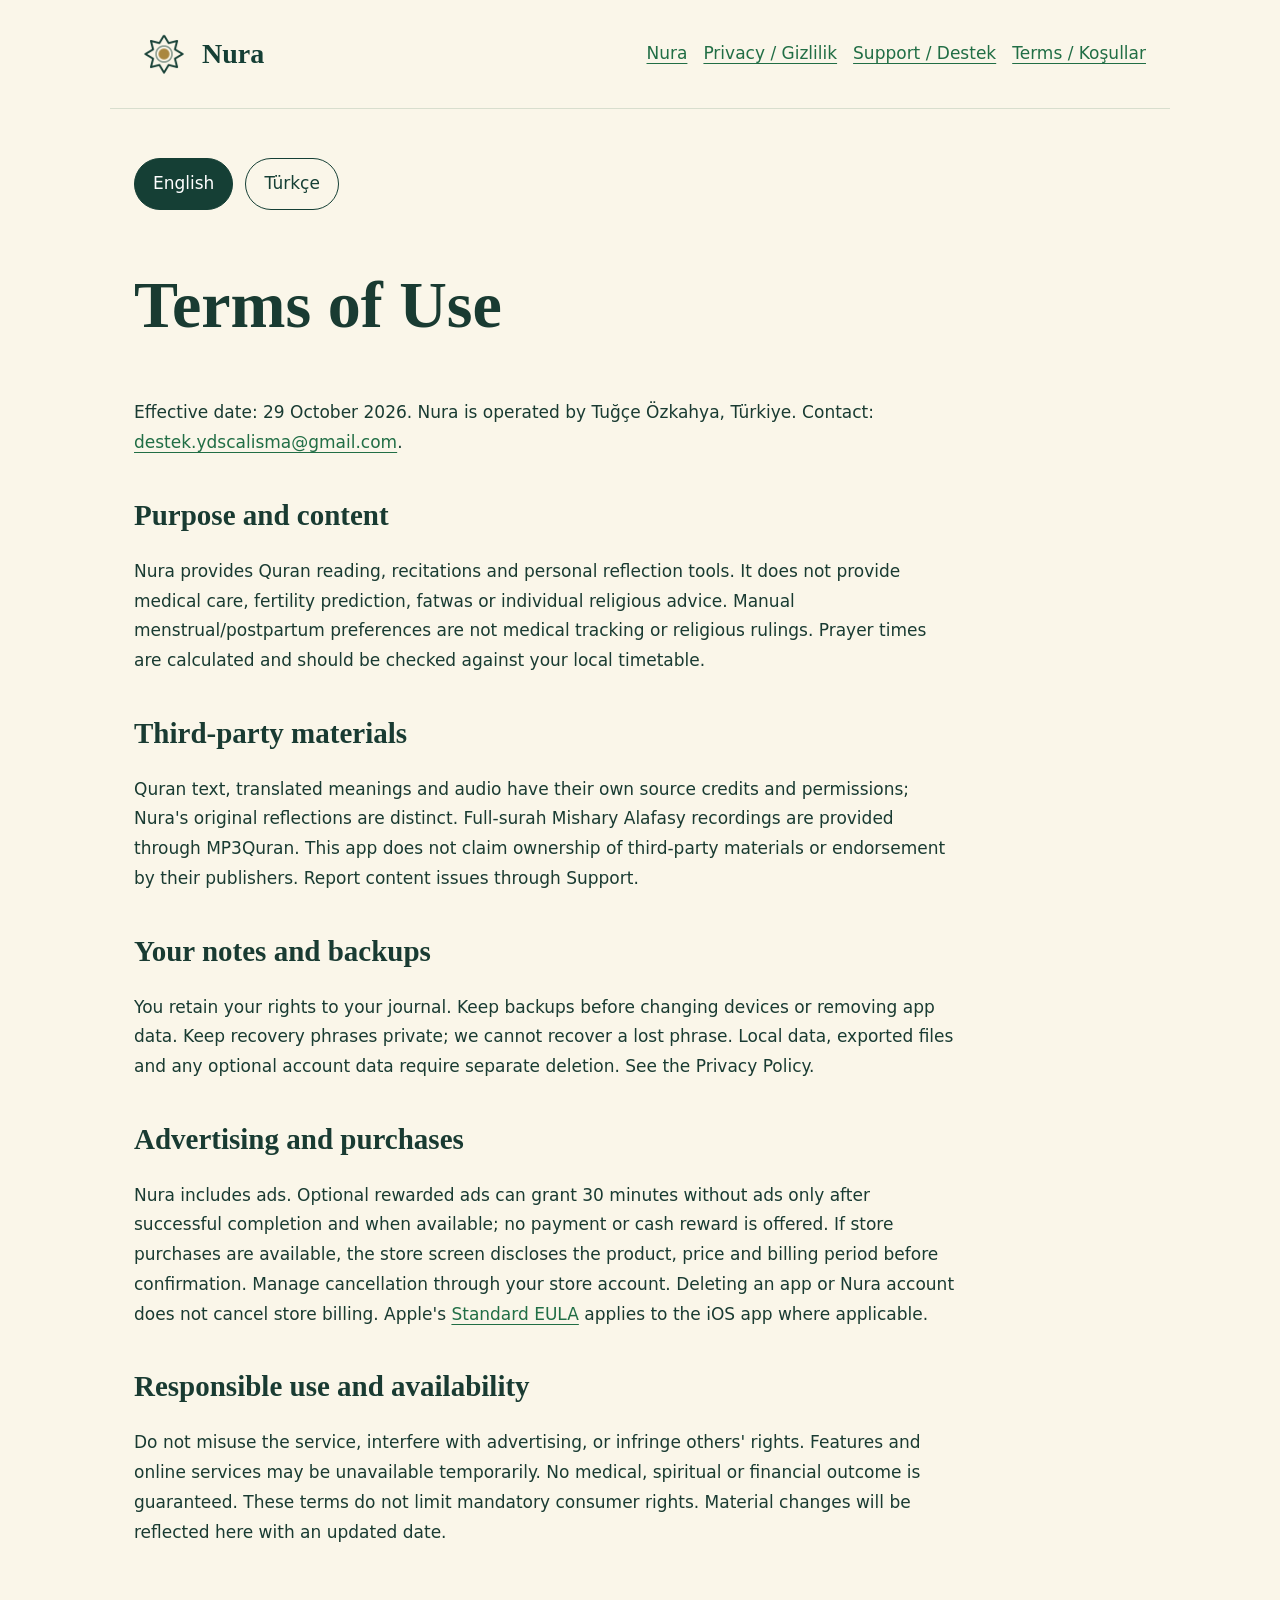
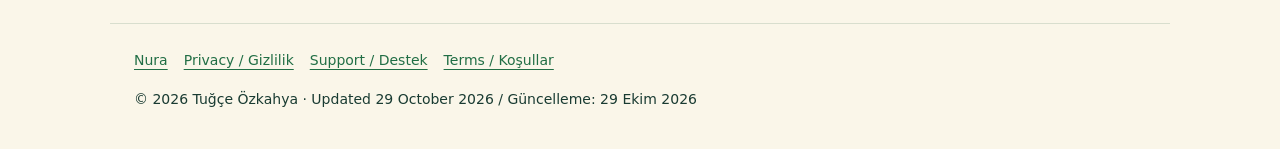
==== nura/terms/index.html @ ef44833e "Publish current Nura support privacy and information pages" ====
<!doctype html>
<html lang="en"><head><meta charset="utf-8"><meta name="viewport" content="width=device-width,initial-scale=1"><title>Terms of Use · Nura</title><meta name="description" content="Nura — Muslim women's wellbeing, Quran and reflection. Official support and information from Tuğçe Özkahya."><link rel="stylesheet" href="/nura/assets/style.css"><script src="/nura/assets/language.js" defer></script></head><body><header><a class="brand" href="/nura/"><img src="/nura/assets/logo.png" alt="Nura" width="60" height="60">Nura</a><nav aria-label="Main"><a href="/nura/">Nura</a><a href="/nura/privacy/">Privacy / Gizlilik</a><a href="/nura/support/">Support / Destek</a><a href="/nura/terms/">Terms / Koşullar</a></nav></header><main><div class="lang" aria-label="Language"><button data-language="en" aria-pressed="true">English</button><button data-language="tr" aria-pressed="false">Türkçe</button></div><section lang="en"><h1>Terms of Use</h1><p>Effective date: 29 October 2026. Nura is operated by Tuğçe Özkahya, Türkiye. Contact: <a href="mailto:destek.ydscalisma@gmail.com">destek.ydscalisma@gmail.com</a>.</p><h2>Purpose and content</h2><p>Nura provides Quran reading, recitations and personal reflection tools. It does not provide medical care, fertility prediction, fatwas or individual religious advice. Manual menstrual/postpartum preferences are not medical tracking or religious rulings. Prayer times are calculated and should be checked against your local timetable.</p><h2>Third-party materials</h2><p>Quran text, translated meanings and audio have their own source credits and permissions; Nura's original reflections are distinct. Full-surah Mishary Alafasy recordings are provided through MP3Quran. This app does not claim ownership of third-party materials or endorsement by their publishers. Report content issues through Support.</p><h2>Your notes and backups</h2><p>You retain your rights to your journal. Keep backups before changing devices or removing app data. Keep recovery phrases private; we cannot recover a lost phrase. Local data, exported files and any optional account data require separate deletion. See the Privacy Policy.</p><h2>Advertising and purchases</h2><p>Nura includes ads. Optional rewarded ads can grant 30 minutes without ads only after successful completion and when available; no payment or cash reward is offered. If store purchases are available, the store screen discloses the product, price and billing period before confirmation. Manage cancellation through your store account. Deleting an app or Nura account does not cancel store billing. Apple's <a href="https://www.apple.com/legal/internet-services/itunes/dev/stdeula/">Standard EULA</a> applies to the iOS app where applicable.</p><h2>Responsible use and availability</h2><p>Do not misuse the service, interfere with advertising, or infringe others' rights. Features and online services may be unavailable temporarily. No medical, spiritual or financial outcome is guaranteed. These terms do not limit mandatory consumer rights. Material changes will be reflected here with an updated date.</p></section><section lang="tr"><h1>Kullanım Koşulları</h1><p>Yürürlük tarihi: 29 Ekim 2026. Nura'nın işletmecisi Tuğçe Özkahya, Türkiye'dir. İletişim: <a href="mailto:destek.ydscalisma@gmail.com">destek.ydscalisma@gmail.com</a>.</p><h2>Amaç ve içerik</h2><p>Nura Kur’an okuma, tilavet ve kişisel tefekkür araçları sunar. Tıbbi hizmet, doğurganlık tahmini, fetva veya kişiye özel dinî danışmanlık sunmaz. Elle seçilen regl/lohusalık tercihleri tıbbi takip veya dinî hüküm değildir. Namaz vakitleri hesaplanır; yerel takviminizle kontrol edin.</p><h2>Üçüncü taraf içerikler</h2><p>Kur’an metni, mealler ve ses kayıtlarının kaynakları ve izinleri ayrıdır; Nura'nın özgün tefekkürleri ayrı sunulur. Mishary Alafasy sure kayıtları MP3Quran üzerinden sağlanır. Uygulama üçüncü taraf içeriklerin sahibi olduğunu veya sağlayıcıların resmî onayını iddia etmez. İçerik sorunlarını Destek üzerinden bildirin.</p><h2>Notlarınız ve yedekler</h2><p>Günlüğünüz üzerindeki haklarınız size aittir. Cihaz değiştirmeden veya verileri silmeden önce yedek alın. Kurtarma ifadenizi gizli tutun; kaybolan ifadeyi kurtaramayız. Yerel veriler, dışa aktarılan dosyalar ve isteğe bağlı hesap verileri ayrı silinmelidir. Gizlilik Politikasına bakın.</p><h2>Reklamlar ve satın alımlar</h2><p>Nura reklam içerir. İsteğe bağlı ödüllü reklam, mevcut olduğunda başarıyla tamamlanırsa 30 dakika reklamsız kullanım sağlayabilir; para veya nakit ödül sunulmaz. Mağaza satın alımları sunuluyorsa ürün, fiyat ve ödeme dönemi onaydan önce mağaza ekranında gösterilir. İptali mağaza hesabınızdan yönetin. Uygulamayı veya Nura hesabını silmek mağaza ödemesini iptal etmez. Uygulanabildiği ölçüde iOS uygulamasına Apple'ın <a href="https://www.apple.com/legal/internet-services/itunes/dev/stdeula/">Standart EULA</a> koşulları geçerlidir.</p><h2>Sorumlu kullanım ve erişim</h2><p>Hizmeti kötüye kullanmayın, reklamlara müdahale etmeyin veya başkalarının haklarını ihlal etmeyin. Özellikler ve çevrimiçi hizmetler geçici olarak kullanılamayabilir. Tıbbi, manevi veya maddi sonuç garantisi verilmez. Zorunlu tüketici haklarınız saklıdır. Önemli değişiklikler yeni tarihle burada yayımlanır.</p></section></main><footer><nav aria-label="Main"><a href="/nura/">Nura</a><a href="/nura/privacy/">Privacy / Gizlilik</a><a href="/nura/support/">Support / Destek</a><a href="/nura/terms/">Terms / Koşullar</a></nav><p>© 2026 Tuğçe Özkahya · Updated 29 October 2026 / Güncelleme: 29 Ekim 2026</p></footer></body></html>
---- nura/assets/style.css ----
*{box-sizing:border-box}html{scroll-behavior:smooth}body{margin:0;background:#faf6e9;color:#193b32;font:17px/1.75 system-ui,sans-serif}a{color:#216e45;text-underline-offset:4px}header,main,footer{max-width:1060px;margin:auto;padding:24px}header{display:flex;justify-content:space-between;align-items:center;gap:20px;flex-wrap:wrap;border-bottom:1px solid #d8dece}.brand{display:flex;align-items:center;text-decoration:none;font:700 28px Georgia,serif;color:#153f35}.brand img{width:60px;height:60px;margin-right:8px}nav{display:flex;gap:16px;flex-wrap:wrap}h1,h2,h3{font-family:Georgia,serif;line-height:1.2}h1{font-size:clamp(36px,6vw,66px);max-width:800px}h2{font-size:29px;margin-top:40px}p,li{max-width:76ch}.eyebrow{letter-spacing:.12em;text-transform:uppercase;font-size:12px}.notice{padding:16px 20px;background:#fff1d1;border-left:4px solid #aa873f;border-radius:6px}.hero{display:grid;grid-template-columns:1fr 220px;align-items:center;gap:30px;padding:25px 0}.hero img{width:100%;border-radius:28%}.grid{display:grid;grid-template-columns:repeat(2,1fr);gap:18px}.card{padding:24px;background:#fffdf8;border:1px solid #dce2d7;border-radius:20px}.card h3{margin-top:0}footer{border-top:1px solid #d8dece;font-size:14px}.lang{display:flex;gap:12px;margin:25px 0}button,.button{border:1px solid #153f35;background:#153f35;color:white;padding:10px 18px;border-radius:30px;font:inherit;cursor:pointer;text-decoration:none}button[aria-pressed=false]{background:transparent;color:#153f35}:focus-visible{outline:3px solid #aa873f;outline-offset:4px}[hidden]{display:none!important}details{border-bottom:1px solid #d8dece;padding:16px 0}summary{cursor:pointer;font-weight:600}section[lang]{padding-bottom:35px}@media(max-width:620px){header,main,footer{padding:20px}.hero{grid-template-columns:1fr}.hero img{width:130px;grid-row:1}.grid{grid-template-columns:1fr}nav{gap:12px;font-size:14px}}
p,li,a{overflow-wrap:anywhere}
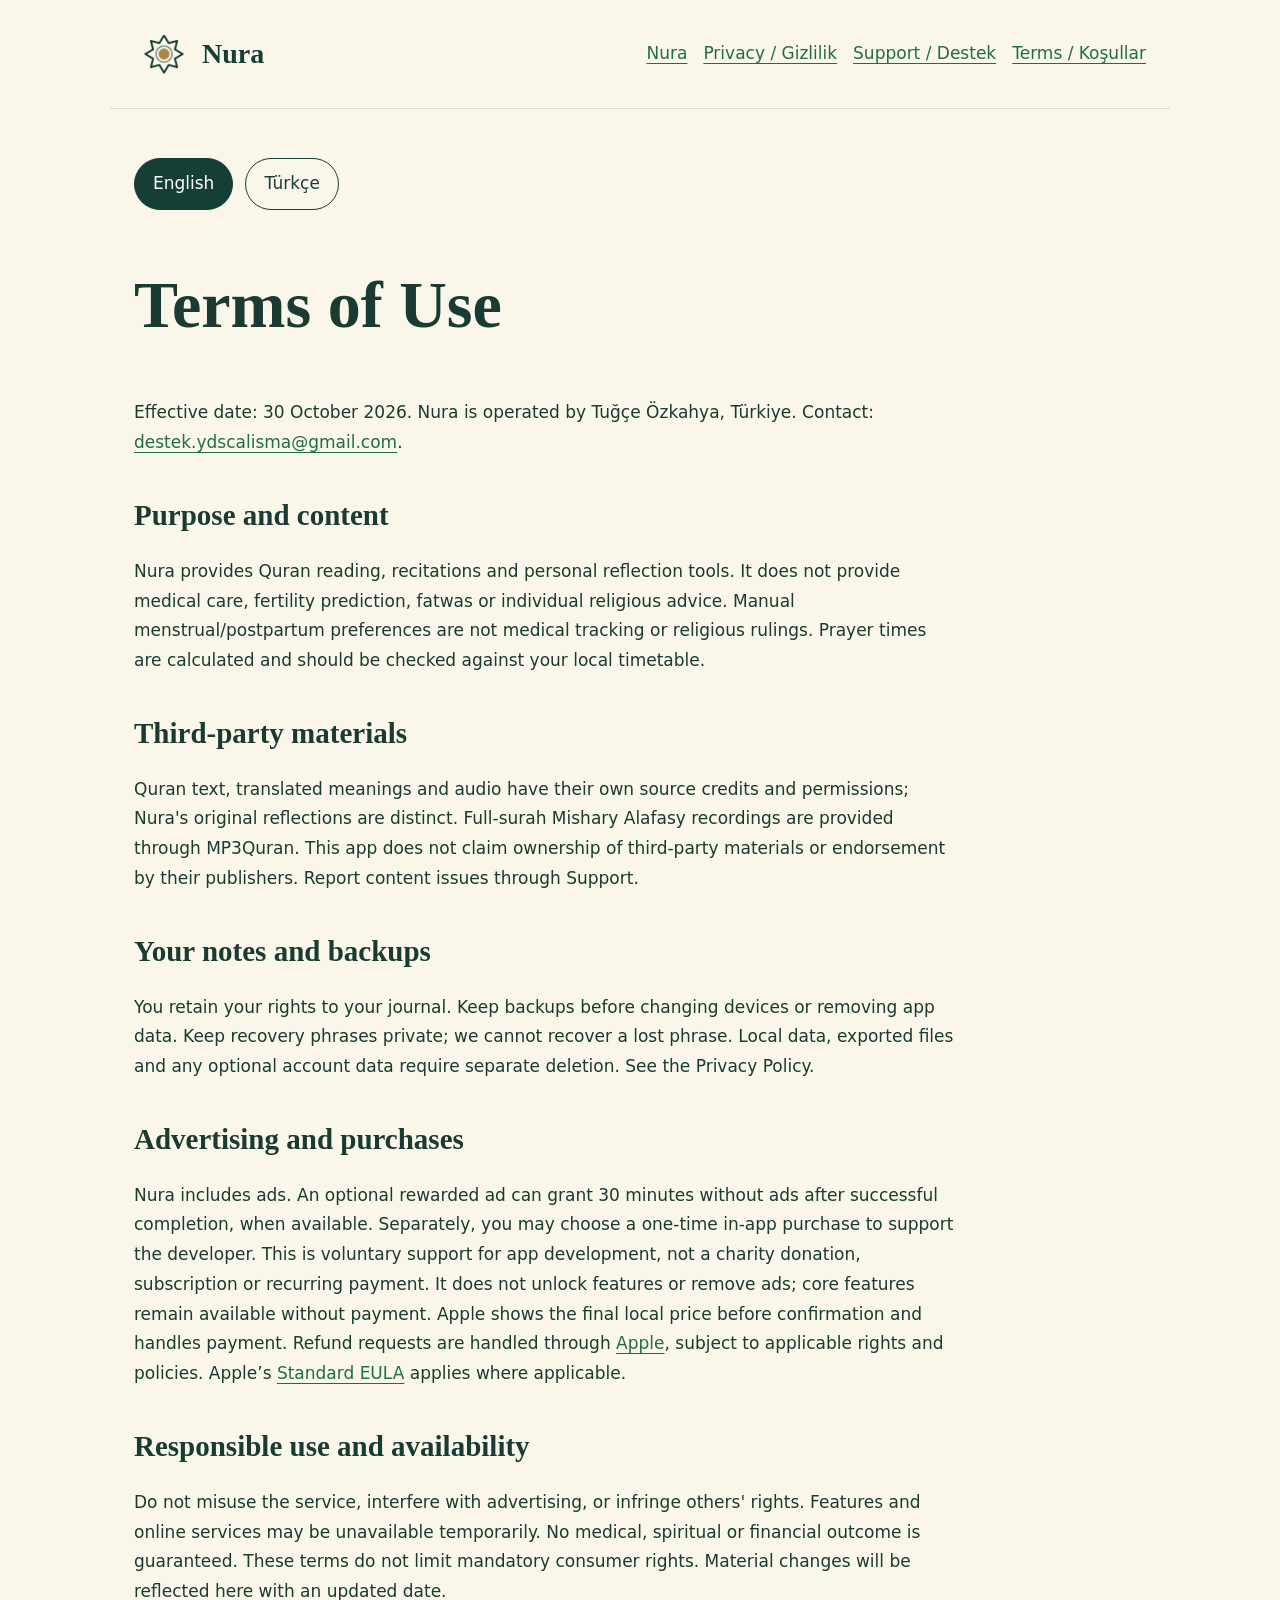
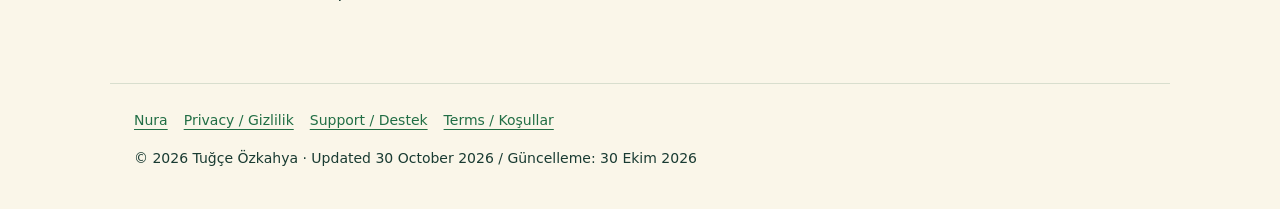
==== commit 9f841453: "Clarify optional one-time Nura support payments" ====
--- a/nura/terms/index.html
+++ b/nura/terms/index.html
@@ -1,2 +1,2 @@
 <!doctype html>
-<html lang="en"><head><meta charset="utf-8"><meta name="viewport" content="width=device-width,initial-scale=1"><title>Terms of Use · Nura</title><meta name="description" content="Nura — Muslim women's wellbeing, Quran and reflection. Official support and information from Tuğçe Özkahya."><link rel="stylesheet" href="/nura/assets/style.css"><script src="/nura/assets/language.js" defer></script></head><body><header><a class="brand" href="/nura/"><img src="/nura/assets/logo.png" alt="Nura" width="60" height="60">Nura</a><nav aria-label="Main"><a href="/nura/">Nura</a><a href="/nura/privacy/">Privacy / Gizlilik</a><a href="/nura/support/">Support / Destek</a><a href="/nura/terms/">Terms / Koşullar</a></nav></header><main><div class="lang" aria-label="Language"><button data-language="en" aria-pressed="true">English</button><button data-language="tr" aria-pressed="false">Türkçe</button></div><section lang="en"><h1>Terms of Use</h1><p>Effective date: 29 October 2026. Nura is operated by Tuğçe Özkahya, Türkiye. Contact: <a href="mailto:destek.ydscalisma@gmail.com">destek.ydscalisma@gmail.com</a>.</p><h2>Purpose and content</h2><p>Nura provides Quran reading, recitations and personal reflection tools. It does not provide medical care, fertility prediction, fatwas or individual religious advice. Manual menstrual/postpartum preferences are not medical tracking or religious rulings. Prayer times are calculated and should be checked against your local timetable.</p><h2>Third-party materials</h2><p>Quran text, translated meanings and audio have their own source credits and permissions; Nura's original reflections are distinct. Full-surah Mishary Alafasy recordings are provided through MP3Quran. This app does not claim ownership of third-party materials or endorsement by their publishers. Report content issues through Support.</p><h2>Your notes and backups</h2><p>You retain your rights to your journal. Keep backups before changing devices or removing app data. Keep recovery phrases private; we cannot recover a lost phrase. Local data, exported files and any optional account data require separate deletion. See the Privacy Policy.</p><h2>Advertising and purchases</h2><p>Nura includes ads. Optional rewarded ads can grant 30 minutes without ads only after successful completion and when available; no payment or cash reward is offered. If store purchases are available, the store screen discloses the product, price and billing period before confirmation. Manage cancellation through your store account. Deleting an app or Nura account does not cancel store billing. Apple's <a href="https://www.apple.com/legal/internet-services/itunes/dev/stdeula/">Standard EULA</a> applies to the iOS app where applicable.</p><h2>Responsible use and availability</h2><p>Do not misuse the service, interfere with advertising, or infringe others' rights. Features and online services may be unavailable temporarily. No medical, spiritual or financial outcome is guaranteed. These terms do not limit mandatory consumer rights. Material changes will be reflected here with an updated date.</p></section><section lang="tr"><h1>Kullanım Koşulları</h1><p>Yürürlük tarihi: 29 Ekim 2026. Nura'nın işletmecisi Tuğçe Özkahya, Türkiye'dir. İletişim: <a href="mailto:destek.ydscalisma@gmail.com">destek.ydscalisma@gmail.com</a>.</p><h2>Amaç ve içerik</h2><p>Nura Kur’an okuma, tilavet ve kişisel tefekkür araçları sunar. Tıbbi hizmet, doğurganlık tahmini, fetva veya kişiye özel dinî danışmanlık sunmaz. Elle seçilen regl/lohusalık tercihleri tıbbi takip veya dinî hüküm değildir. Namaz vakitleri hesaplanır; yerel takviminizle kontrol edin.</p><h2>Üçüncü taraf içerikler</h2><p>Kur’an metni, mealler ve ses kayıtlarının kaynakları ve izinleri ayrıdır; Nura'nın özgün tefekkürleri ayrı sunulur. Mishary Alafasy sure kayıtları MP3Quran üzerinden sağlanır. Uygulama üçüncü taraf içeriklerin sahibi olduğunu veya sağlayıcıların resmî onayını iddia etmez. İçerik sorunlarını Destek üzerinden bildirin.</p><h2>Notlarınız ve yedekler</h2><p>Günlüğünüz üzerindeki haklarınız size aittir. Cihaz değiştirmeden veya verileri silmeden önce yedek alın. Kurtarma ifadenizi gizli tutun; kaybolan ifadeyi kurtaramayız. Yerel veriler, dışa aktarılan dosyalar ve isteğe bağlı hesap verileri ayrı silinmelidir. Gizlilik Politikasına bakın.</p><h2>Reklamlar ve satın alımlar</h2><p>Nura reklam içerir. İsteğe bağlı ödüllü reklam, mevcut olduğunda başarıyla tamamlanırsa 30 dakika reklamsız kullanım sağlayabilir; para veya nakit ödül sunulmaz. Mağaza satın alımları sunuluyorsa ürün, fiyat ve ödeme dönemi onaydan önce mağaza ekranında gösterilir. İptali mağaza hesabınızdan yönetin. Uygulamayı veya Nura hesabını silmek mağaza ödemesini iptal etmez. Uygulanabildiği ölçüde iOS uygulamasına Apple'ın <a href="https://www.apple.com/legal/internet-services/itunes/dev/stdeula/">Standart EULA</a> koşulları geçerlidir.</p><h2>Sorumlu kullanım ve erişim</h2><p>Hizmeti kötüye kullanmayın, reklamlara müdahale etmeyin veya başkalarının haklarını ihlal etmeyin. Özellikler ve çevrimiçi hizmetler geçici olarak kullanılamayabilir. Tıbbi, manevi veya maddi sonuç garantisi verilmez. Zorunlu tüketici haklarınız saklıdır. Önemli değişiklikler yeni tarihle burada yayımlanır.</p></section></main><footer><nav aria-label="Main"><a href="/nura/">Nura</a><a href="/nura/privacy/">Privacy / Gizlilik</a><a href="/nura/support/">Support / Destek</a><a href="/nura/terms/">Terms / Koşullar</a></nav><p>© 2026 Tuğçe Özkahya · Updated 29 October 2026 / Güncelleme: 29 Ekim 2026</p></footer></body></html>+<html lang="en"><head><meta charset="utf-8"><meta name="viewport" content="width=device-width,initial-scale=1"><title>Terms of Use · Nura</title><meta name="description" content="Nura — Muslim women's wellbeing, Quran and reflection. Official support and information from Tuğçe Özkahya."><link rel="stylesheet" href="/nura/assets/style.css"><script src="/nura/assets/language.js" defer></script></head><body><header><a class="brand" href="/nura/"><img src="/nura/assets/logo.png" alt="Nura" width="60" height="60">Nura</a><nav aria-label="Main"><a href="/nura/">Nura</a><a href="/nura/privacy/">Privacy / Gizlilik</a><a href="/nura/support/">Support / Destek</a><a href="/nura/terms/">Terms / Koşullar</a></nav></header><main><div class="lang" aria-label="Language"><button data-language="en" aria-pressed="true">English</button><button data-language="tr" aria-pressed="false">Türkçe</button></div><section lang="en"><h1>Terms of Use</h1><p>Effective date: 30 October 2026. Nura is operated by Tuğçe Özkahya, Türkiye. Contact: <a href="mailto:destek.ydscalisma@gmail.com">destek.ydscalisma@gmail.com</a>.</p><h2>Purpose and content</h2><p>Nura provides Quran reading, recitations and personal reflection tools. It does not provide medical care, fertility prediction, fatwas or individual religious advice. Manual menstrual/postpartum preferences are not medical tracking or religious rulings. Prayer times are calculated and should be checked against your local timetable.</p><h2>Third-party materials</h2><p>Quran text, translated meanings and audio have their own source credits and permissions; Nura's original reflections are distinct. Full-surah Mishary Alafasy recordings are provided through MP3Quran. This app does not claim ownership of third-party materials or endorsement by their publishers. Report content issues through Support.</p><h2>Your notes and backups</h2><p>You retain your rights to your journal. Keep backups before changing devices or removing app data. Keep recovery phrases private; we cannot recover a lost phrase. Local data, exported files and any optional account data require separate deletion. See the Privacy Policy.</p><h2>Advertising and purchases</h2><p>Nura includes ads. An optional rewarded ad can grant 30 minutes without ads after successful completion, when available. Separately, you may choose a one-time in-app purchase to support the developer. This is voluntary support for app development, not a charity donation, subscription or recurring payment. It does not unlock features or remove ads; core features remain available without payment. Apple shows the final local price before confirmation and handles payment. Refund requests are handled through <a href="https://reportaproblem.apple.com/">Apple</a>, subject to applicable rights and policies. Apple’s <a href="https://www.apple.com/legal/internet-services/itunes/dev/stdeula/">Standard EULA</a> applies where applicable.</p><h2>Responsible use and availability</h2><p>Do not misuse the service, interfere with advertising, or infringe others' rights. Features and online services may be unavailable temporarily. No medical, spiritual or financial outcome is guaranteed. These terms do not limit mandatory consumer rights. Material changes will be reflected here with an updated date.</p></section><section lang="tr"><h1>Kullanım Koşulları</h1><p>Yürürlük tarihi: 30 Ekim 2026. Nura'nın işletmecisi Tuğçe Özkahya, Türkiye'dir. İletişim: <a href="mailto:destek.ydscalisma@gmail.com">destek.ydscalisma@gmail.com</a>.</p><h2>Amaç ve içerik</h2><p>Nura Kur’an okuma, tilavet ve kişisel tefekkür araçları sunar. Tıbbi hizmet, doğurganlık tahmini, fetva veya kişiye özel dinî danışmanlık sunmaz. Elle seçilen regl/lohusalık tercihleri tıbbi takip veya dinî hüküm değildir. Namaz vakitleri hesaplanır; yerel takviminizle kontrol edin.</p><h2>Üçüncü taraf içerikler</h2><p>Kur’an metni, mealler ve ses kayıtlarının kaynakları ve izinleri ayrıdır; Nura'nın özgün tefekkürleri ayrı sunulur. Mishary Alafasy sure kayıtları MP3Quran üzerinden sağlanır. Uygulama üçüncü taraf içeriklerin sahibi olduğunu veya sağlayıcıların resmî onayını iddia etmez. İçerik sorunlarını Destek üzerinden bildirin.</p><h2>Notlarınız ve yedekler</h2><p>Günlüğünüz üzerindeki haklarınız size aittir. Cihaz değiştirmeden veya verileri silmeden önce yedek alın. Kurtarma ifadenizi gizli tutun; kaybolan ifadeyi kurtaramayız. Yerel veriler, dışa aktarılan dosyalar ve isteğe bağlı hesap verileri ayrı silinmelidir. Gizlilik Politikasına bakın.</p><h2>Reklamlar ve satın alımlar</h2><p>Nura reklam içerir. Mevcut olduğunda başarıyla tamamlanan isteğe bağlı ödüllü reklam, 30 dakika reklamsız kullanım sağlayabilir. Ayrıca geliştiriciye destek için tek seferlik uygulama içi satın alım seçebilirsin. Bu, uygulama geliştirmeye gönüllü destektir; hayır kurumu bağışı, abonelik veya yinelenen ödeme değildir. Ek özellik açmaz ve reklamları kaldırmaz; temel özellikler ödeme yapmadan kullanılabilir. Son yerel fiyatı onaydan önce Apple gösterir ve ödemeyi işler. İade talepleri, geçerli haklar ve politikalara göre <a href="https://reportaproblem.apple.com/">Apple</a> üzerinden iletilir. Uygulanabildiği ölçüde Apple’ın <a href="https://www.apple.com/legal/internet-services/itunes/dev/stdeula/">Standart EULA</a> koşulları geçerlidir.</p><h2>Sorumlu kullanım ve erişim</h2><p>Hizmeti kötüye kullanmayın, reklamlara müdahale etmeyin veya başkalarının haklarını ihlal etmeyin. Özellikler ve çevrimiçi hizmetler geçici olarak kullanılamayabilir. Tıbbi, manevi veya maddi sonuç garantisi verilmez. Zorunlu tüketici haklarınız saklıdır. Önemli değişiklikler yeni tarihle burada yayımlanır.</p></section></main><footer><nav aria-label="Main"><a href="/nura/">Nura</a><a href="/nura/privacy/">Privacy / Gizlilik</a><a href="/nura/support/">Support / Destek</a><a href="/nura/terms/">Terms / Koşullar</a></nav><p>© 2026 Tuğçe Özkahya · Updated 30 October 2026 / Güncelleme: 30 Ekim 2026</p></footer></body></html>
